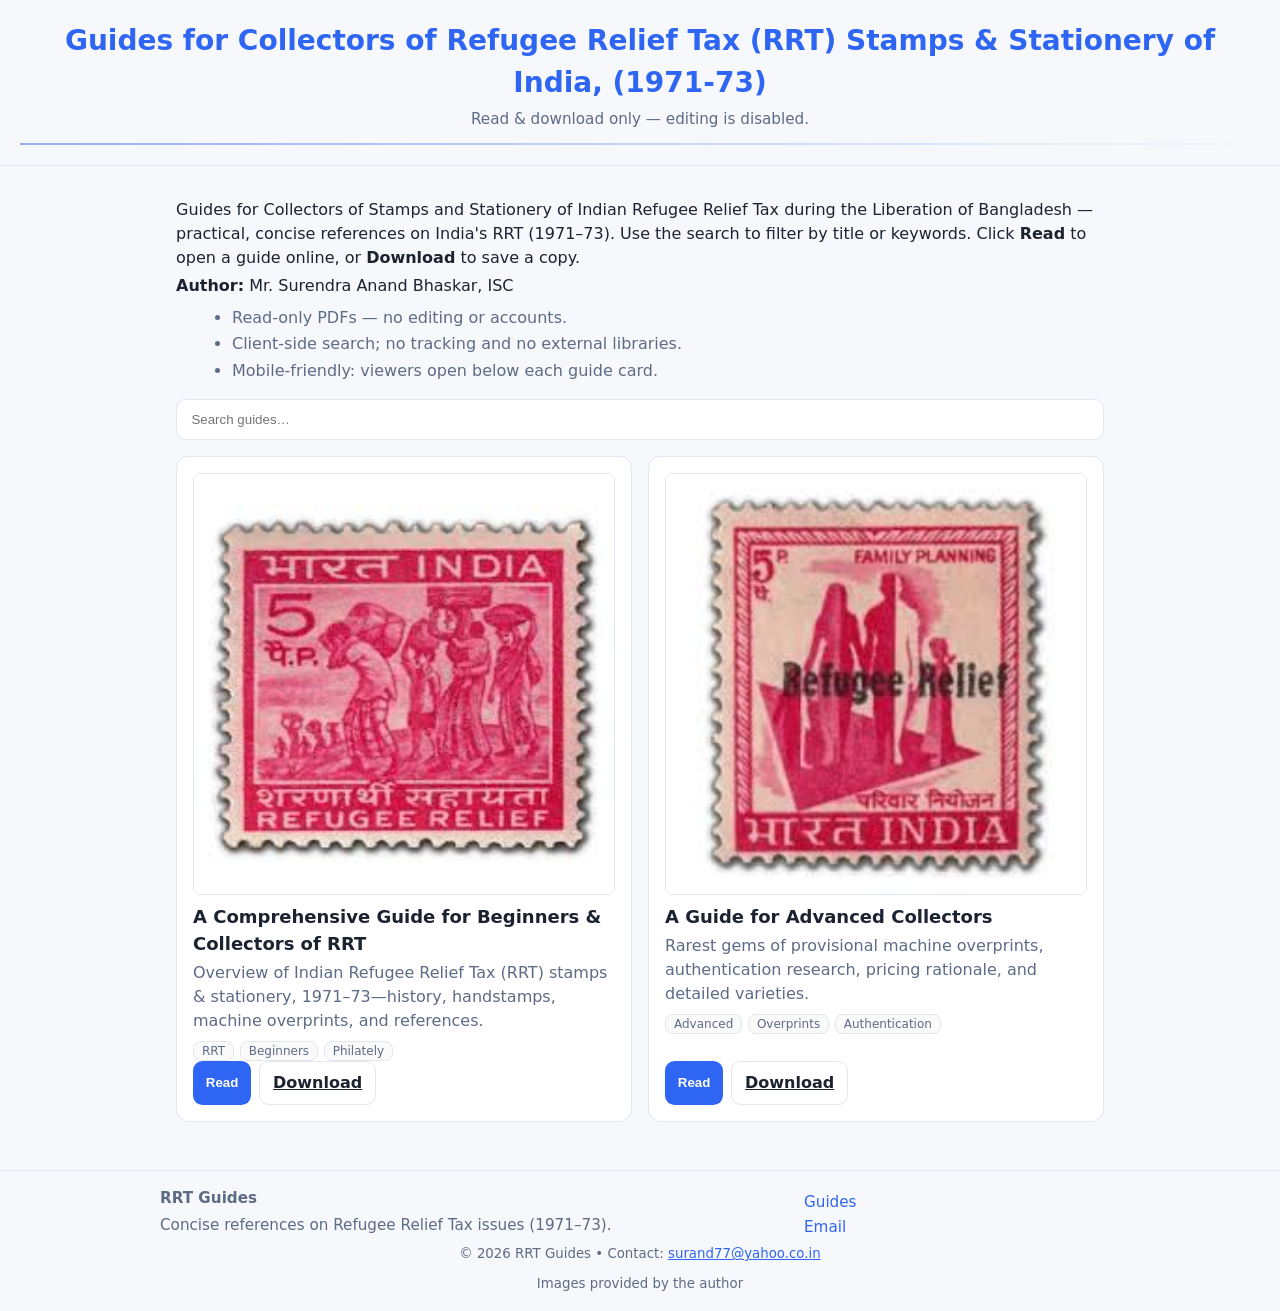
==== index.html @ ab39a96d "Update title to full descriptive name and optimize for mobile PDF reading" ====
<!doctype html>
<html lang="en">
<head>
  <meta charset="utf-8" />
  <title>Guides for Collectors of Refugee Relief Tax (RRT) Stamps & Stationery of India, (1971-73)</title>
  <meta name="viewport" content="width=device-width, initial-scale=1, user-scalable=yes" />
  <meta name="description" content="Guides for collectors of Indian Refugee Relief Tax stamps and stationery during the Liberation of Bangladesh — by Mr. Surendra Anand Bhaskar, ISC. Read & download." />
  <meta name="author" content="Mr. Surendra Anand Bhaskar, ISC" />
  <link rel="stylesheet" href="styles.css" />
  <style>
    /* Fallback minimal styles if CSS fails to load */
    .no-css { display: none }
  </style>
  <noscript>
    <style>
      .read-btn { display: none }
      .viewer { display: none }
    </style>
  </noscript>
</head>
<body>
  <header class="site-header">
    <h1>Guides for Collectors of Refugee Relief Tax <strong>(RRT)</strong> Stamps & Stationery of India, (1971-73)</h1>
    <p class="policy">Read &amp; download only — editing is disabled.</p>
  </header>

  <main class="container">
    <section class="intro">
      <p>
        Guides for Collectors of Stamps and Stationery of Indian Refugee Relief Tax during the Liberation of Bangladesh — practical, concise references on India's RRT (1971–73).
        Use the search to filter by title or keywords. Click <strong>Read</strong> to open a guide online, or <strong>Download</strong> to save a copy.
      </p>
      <p class="byline"><strong>Author:</strong> Mr. Surendra Anand Bhaskar, ISC</p>
      <ul class="facts">
        <li>Read-only PDFs — no editing or accounts.</li>
        <li>Client-side search; no tracking and no external libraries.</li>
        <li>Mobile-friendly: viewers open below each guide card.</li>
      </ul>
    </section>
    <div class="search-row">
      <input id="search" type="search" placeholder="Search guides…" aria-label="Search guides" />
    </div>

    <section id="guides" class="guides">
      <!-- Guide Card 1 (update file name to your actual PDF path) -->
      <article class="card" data-title="A Comprehensive Guide for Beginners & Collectors of RRT" data-keywords="RRT, Refugee Relief Tax, India, philately, beginners, collectors">
        <div class="card-top">
          <div class="card-media"><img src="images/refugee%202.jpeg" alt="RRT stamp thumbnail" loading="lazy" decoding="async" data-hide-on-error="1"/></div>
          <h2 class="card-title">A Comprehensive Guide for Beginners &amp; Collectors of RRT</h2>
          <p class="card-desc">Overview of Indian Refugee Relief Tax (RRT) stamps &amp; stationery, 1971–73—history, handstamps, machine overprints, and references.</p>
          <div class="tags" aria-hidden="true">
            <span class="tag">RRT</span>
            <span class="tag">Beginners</span>
            <span class="tag">Philately</span>
          </div>
        </div>
        <div class="card-actions">
          <!-- CHANGE THE HREF TO YOUR REAL FILE LOCATION -->
          <button class="btn read-btn" data-pdf="pdfs/beginners.pdf">Read</button>
          <a class="btn outline" href="pdfs/beginners.pdf" download>Download</a>
        </div>
        <div class="viewer" hidden>
          <iframe title="PDF viewer" loading="lazy"></iframe>
        </div>
      </article>

      <!-- Guide Card 2 (update file name to your actual PDF path) -->
      <article class="card" data-title="A Guide for Advanced Collectors" data-keywords="RRT, advanced, provisionals, machine overprints, Bangalore, Alipore, Gwalior, Neemuch, Rewa, Bhopal">
        <div class="card-top">
          <div class="card-media"><img src="images/Refugee1.jpeg" alt="RRT postal thumbnail" loading="lazy" decoding="async" data-hide-on-error="1"/></div>
          <h2 class="card-title">A Guide for Advanced Collectors</h2>
          <p class="card-desc">Rarest gems of provisional machine overprints, authentication research, pricing rationale, and detailed varieties.</p>
          <div class="tags" aria-hidden="true">
            <span class="tag">Advanced</span>
            <span class="tag">Overprints</span>
            <span class="tag">Authentication</span>
          </div>
        </div>
        <div class="card-actions">
          <!-- CHANGE THE HREF TO YOUR REAL FILE LOCATION -->
          <button class="btn read-btn" data-pdf="pdfs/advanced.pdf">Read</button>
          <a class="btn outline" href="pdfs/advanced.pdf" download>Download</a>
        </div>
        <div class="viewer" hidden>
          <iframe title="PDF viewer" loading="lazy"></iframe>
        </div>
      </article>
    </section>
  </main>

  <footer class="site-footer">
    <div class="footer-grid">
      <div class="footer-col">
        <strong>RRT Guides</strong>
        <p class="footer-desc">Concise references on Refugee Relief Tax issues (1971–73).</p>
      </div>
      <nav class="footer-col">
        <ul class="footer-links">
          <li><a href="#guides">Guides</a></li>
          <li><a href="mailto:surand77@yahoo.co.in">Email</a></li>
        </ul>
      </nav>
    </div>
    <small>© <span id="year"></span> RRT Guides • Contact: <a href="mailto:surand77@yahoo.co.in">surand77@yahoo.co.in</a></small>
    <div class="footer-attrib"><small>Images provided by the author</small></div>
  </footer>

  <script src="script.js"></script>
</body>
</html>
---- styles.css ----
:root{
  /* Light theme inspired by soft paper tones */
  --bg:#f7f8fb;
  --card:#ffffff;
  --text:#1b2330;
  --muted:#5d6b85;
  --accent:#2e65f3; /* calm blue for actions */
  --border:#e1e6ef;
}

@media (prefers-color-scheme: dark){
  :root{
    --bg:#0b1020;
    --card:#121735;
    --text:#e6e8ee;
    --muted:#a7acc4;
    --accent:#8b7cf6;
    --border:#27304f;
  }
}
*{box-sizing:border-box}
html,body{height:100%}
body{
  margin:0;
  font:16px/1.5 system-ui, -apple-system, Segoe UI, Roboto, Inter, Arial, sans-serif;
  background:var(--bg);
  color:var(--text);
}
.container{max-width:960px;margin:0 auto;padding:1rem}
.intro{margin:1rem 0 0 0}
.intro p{margin:.25rem 0 0 0;color:var(--text)}
.byline{margin:.25rem 0 0 0;color:var(--muted)}
.facts{margin:.5rem 0 1rem 1rem;color:var(--muted)}
.facts li{margin:.15rem 0}
.site-header{padding:1.25rem;border-bottom:1px solid var(--border);text-align:center}
.site-header h1{margin:0 0 .25rem 0;font-size:1.75rem;color:var(--accent)}
.policy{margin:0;color:var(--muted);font-size:.95rem}
.header-hero{margin:1rem auto 0 auto;max-width:960px}
.header-hero img{width:100%;height:auto;display:block;border-radius:.6rem;border:1px solid var(--border);background:var(--card)}
.header-hero.img-failed{min-height:220px;border:1px dashed var(--border);border-radius:.6rem;background:linear-gradient(135deg, rgba(46,101,243,.12), transparent 60%), var(--card)}
.header-hero.img-failed::before{content:"Image unavailable";display:block;text-align:center;color:var(--muted);padding:3rem 0}
.search-row{margin:1rem 0}
#search{
  width:100%;padding:.75rem .9rem;border:1px solid var(--border);border-radius:.6rem;background:#fff;color:var(--text)
}
.guides{display:grid;gap:1rem;align-items:stretch}
.card{
  border:1px solid var(--border);
  border-radius:.8rem;
  padding:1rem;
  background:var(--card);
  display:flex;
  flex-direction:column;
  transition:transform .15s ease, box-shadow .15s ease, border-color .15s ease;
}
.card:hover{transform:translateY(-2px);box-shadow:0 8px 24px rgba(0,0,0,.06)}
.card-media{margin-bottom:.5rem}
.card-media img{width:100%;height:auto;display:block;border-radius:.5rem;border:1px solid var(--border);background:var(--bg)}
.card-media.img-failed{aspect-ratio:3/2;border:1px dashed var(--border);border-radius:.5rem;background:linear-gradient(135deg, rgba(46,101,243,.12), transparent 60%), var(--card)}
.card-media.img-failed::before{content:"Thumbnail";display:block;text-align:center;color:var(--muted);padding:2.5rem 0}
.img-attrib{margin-top:.25rem;color:var(--muted)}
.img-attrib a{color:var(--accent)}
.card-title{margin:.25rem 0 .25rem 0;font-size:1.125rem}
.card-desc{margin:0;color:var(--muted)}
.tags{display:flex;flex-wrap:wrap;gap:.35rem;margin-top:.5rem}
.tag{font-size:.75rem;line-height:1;border:1px solid var(--border);color:var(--muted);padding:.2rem .5rem;border-radius:.5rem;background:rgba(0,0,0,.02)}
.card-actions{display:flex;gap:.5rem;flex-wrap:wrap;margin-top:.75rem}
.card-actions{margin-top:auto}
.btn{
  appearance:none;border:0;border-radius:.6rem;
  background:var(--accent);color:#fff;
  padding:.55rem .8rem;cursor:pointer;font-weight:600;
  transition:transform .12s ease, filter .12s ease, box-shadow .12s ease;
  min-height:44px;min-width:44px;touch-action:manipulation
}
.btn:hover{filter:brightness(1.05)}
.btn:active{transform:translateY(1px)}
.btn:focus-visible{outline:2px solid currentColor;outline-offset:2px}
.btn.outline{
  background:transparent;color:var(--text);
  border:1px solid var(--border)
}
.viewer{margin-top:.75rem;border:1px solid var(--border);border-radius:.6rem;overflow:hidden}
.viewer iframe{display:block;width:100%;height:88vh;background:#0a0f26}
.site-footer{
  margin-top:2rem;padding:1rem;text-align:center;color:var(--muted);
  border-top:1px solid var(--border)
}
.footer-grid{display:grid;gap:.5rem .75rem;grid-template-columns:1fr;align-items:start;text-align:left;margin:0 auto;max-width:960px}
.footer-col{font-size:.95rem}
.footer-desc{margin:.25rem 0 0 0;color:var(--muted)}
.footer-links{list-style:none;padding:0;margin:.25rem 0 0 0}
.footer-links li{margin:.15rem 0}
.footer-links a{color:var(--accent);text-decoration:none}
.footer-links a:hover{text-decoration:underline}
.footer-attrib{margin-top:.35rem;color:var(--muted)}
/* Mobile-first responsive design */
@media (max-width: 768px) {
  .container {
    padding: 0.5rem;
  }
  
  .site-header {
    padding: 1rem 0.5rem;
  }
  
  .site-header h1 {
    font-size: 1.3rem;
    line-height: 1.3;
  }
  
  .card {
    margin-bottom: 1rem;
  }
  
  .card-actions {
    flex-direction: column;
    gap: 0.5rem;
  }
  
  .btn {
    width: 100%;
    text-align: center;
  }
  
  .viewer iframe {
    height: 60vh;
  }
  
  .footer-grid {
    grid-template-columns: 1fr;
    text-align: center;
  }
}

@media (max-width: 480px) {
  .site-header h1 {
    font-size: 1.1rem;
    line-height: 1.2;
  }
  
  .card-title {
    font-size: 1rem;
  }
  
  .card-desc {
    font-size: 0.9rem;
  }
  
  .intro p {
    font-size: 0.9rem;
  }
  
  .viewer iframe {
    height: 50vh;
  }
}

@media (min-width:700px){
  .footer-grid{grid-template-columns:2fr 1fr}
}
a{color:var(--accent)}
/* Header accent */
.site-header::after{content:"";display:block;height:2px;margin-top:12px;background:linear-gradient(90deg,var(--accent),transparent);opacity:.5}
@media (min-width:700px){
  .guides{grid-template-columns:1fr 1fr}
  /* When a viewer is open, make the card span full width for larger reading area */
  .card.open{grid-column:1 / -1}
}
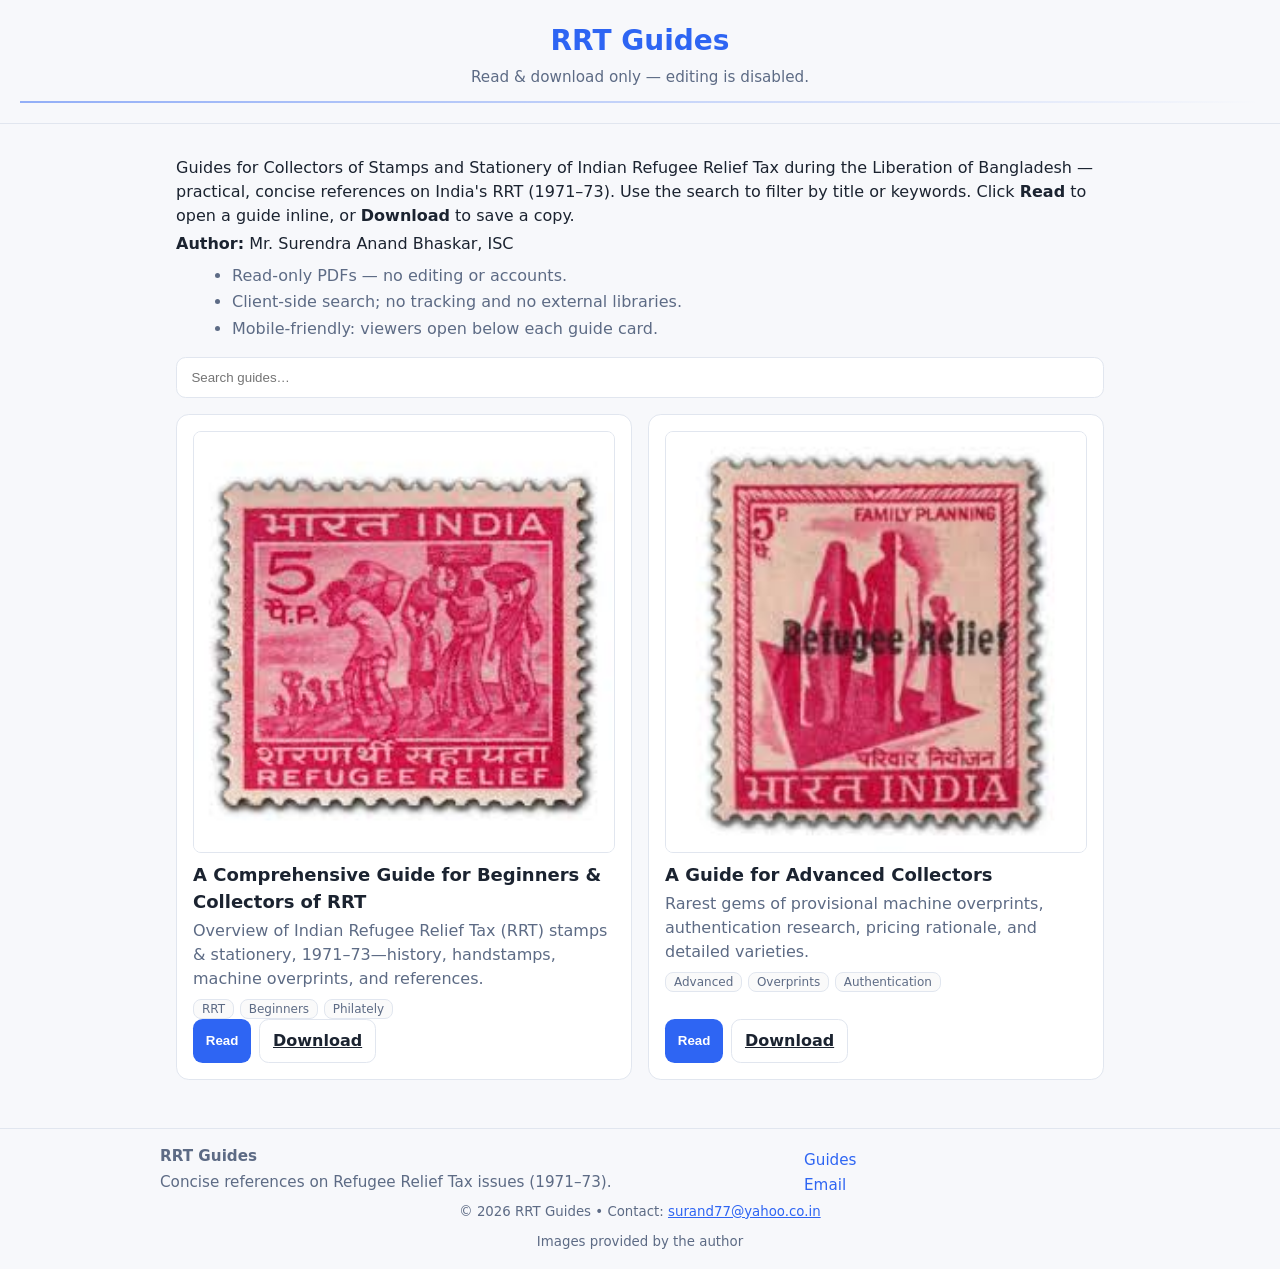
==== commit 4f180045: "Add mobile PDF reading optimizations - enhance mobile user experience for inline PDF viewing" ====
--- a/index.html
+++ b/index.html
@@ -2,8 +2,8 @@
 <html lang="en">
 <head>
   <meta charset="utf-8" />
-  <title>Guides for Collectors of Refugee Relief Tax (RRT) Stamps & Stationery of India, (1971-73)</title>
-  <meta name="viewport" content="width=device-width, initial-scale=1, user-scalable=yes" />
+  <title>RRT Guides</title>
+  <meta name="viewport" content="width=device-width, initial-scale=1" />
   <meta name="description" content="Guides for collectors of Indian Refugee Relief Tax stamps and stationery during the Liberation of Bangladesh — by Mr. Surendra Anand Bhaskar, ISC. Read & download." />
   <meta name="author" content="Mr. Surendra Anand Bhaskar, ISC" />
   <link rel="stylesheet" href="styles.css" />
@@ -20,7 +20,7 @@
 </head>
 <body>
   <header class="site-header">
-    <h1>Guides for Collectors of Refugee Relief Tax <strong>(RRT)</strong> Stamps & Stationery of India, (1971-73)</h1>
+    <h1>RRT Guides</h1>
     <p class="policy">Read &amp; download only — editing is disabled.</p>
   </header>
 
@@ -28,7 +28,7 @@
     <section class="intro">
       <p>
         Guides for Collectors of Stamps and Stationery of Indian Refugee Relief Tax during the Liberation of Bangladesh — practical, concise references on India's RRT (1971–73).
-        Use the search to filter by title or keywords. Click <strong>Read</strong> to open a guide online, or <strong>Download</strong> to save a copy.
+        Use the search to filter by title or keywords. Click <strong>Read</strong> to open a guide inline, or <strong>Download</strong> to save a copy.
       </p>
       <p class="byline"><strong>Author:</strong> Mr. Surendra Anand Bhaskar, ISC</p>
       <ul class="facts">
--- a/styles.css
+++ b/styles.css
@@ -70,8 +70,7 @@
   appearance:none;border:0;border-radius:.6rem;
   background:var(--accent);color:#fff;
   padding:.55rem .8rem;cursor:pointer;font-weight:600;
-  transition:transform .12s ease, filter .12s ease, box-shadow .12s ease;
-  min-height:44px;min-width:44px;touch-action:manipulation
+  transition:transform .12s ease, filter .12s ease, box-shadow .12s ease
 }
 .btn:hover{filter:brightness(1.05)}
 .btn:active{transform:translateY(1px)}
@@ -82,6 +81,27 @@
 }
 .viewer{margin-top:.75rem;border:1px solid var(--border);border-radius:.6rem;overflow:hidden}
 .viewer iframe{display:block;width:100%;height:88vh;background:#0a0f26}
+
+/* Mobile PDF viewer optimizations */
+@media (max-width: 768px) {
+  .viewer iframe {
+    height: 70vh; /* Shorter height on mobile for better usability */
+    min-height: 400px; /* Ensure minimum readable height */
+  }
+  
+  .card.open {
+    margin-bottom: 1rem; /* Extra space when PDF is open on mobile */
+  }
+  
+  .btn {
+    padding: 0.7rem 1rem; /* Larger touch targets on mobile */
+    font-size: 1rem;
+  }
+  
+  .card-actions {
+    gap: 0.75rem; /* More space between buttons on mobile */
+  }
+}
 .site-footer{
   margin-top:2rem;padding:1rem;text-align:center;color:var(--muted);
   border-top:1px solid var(--border)
@@ -94,68 +114,6 @@
 .footer-links a{color:var(--accent);text-decoration:none}
 .footer-links a:hover{text-decoration:underline}
 .footer-attrib{margin-top:.35rem;color:var(--muted)}
-/* Mobile-first responsive design */
-@media (max-width: 768px) {
-  .container {
-    padding: 0.5rem;
-  }
-  
-  .site-header {
-    padding: 1rem 0.5rem;
-  }
-  
-  .site-header h1 {
-    font-size: 1.3rem;
-    line-height: 1.3;
-  }
-  
-  .card {
-    margin-bottom: 1rem;
-  }
-  
-  .card-actions {
-    flex-direction: column;
-    gap: 0.5rem;
-  }
-  
-  .btn {
-    width: 100%;
-    text-align: center;
-  }
-  
-  .viewer iframe {
-    height: 60vh;
-  }
-  
-  .footer-grid {
-    grid-template-columns: 1fr;
-    text-align: center;
-  }
-}
-
-@media (max-width: 480px) {
-  .site-header h1 {
-    font-size: 1.1rem;
-    line-height: 1.2;
-  }
-  
-  .card-title {
-    font-size: 1rem;
-  }
-  
-  .card-desc {
-    font-size: 0.9rem;
-  }
-  
-  .intro p {
-    font-size: 0.9rem;
-  }
-  
-  .viewer iframe {
-    height: 50vh;
-  }
-}
-
 @media (min-width:700px){
   .footer-grid{grid-template-columns:2fr 1fr}
 }
